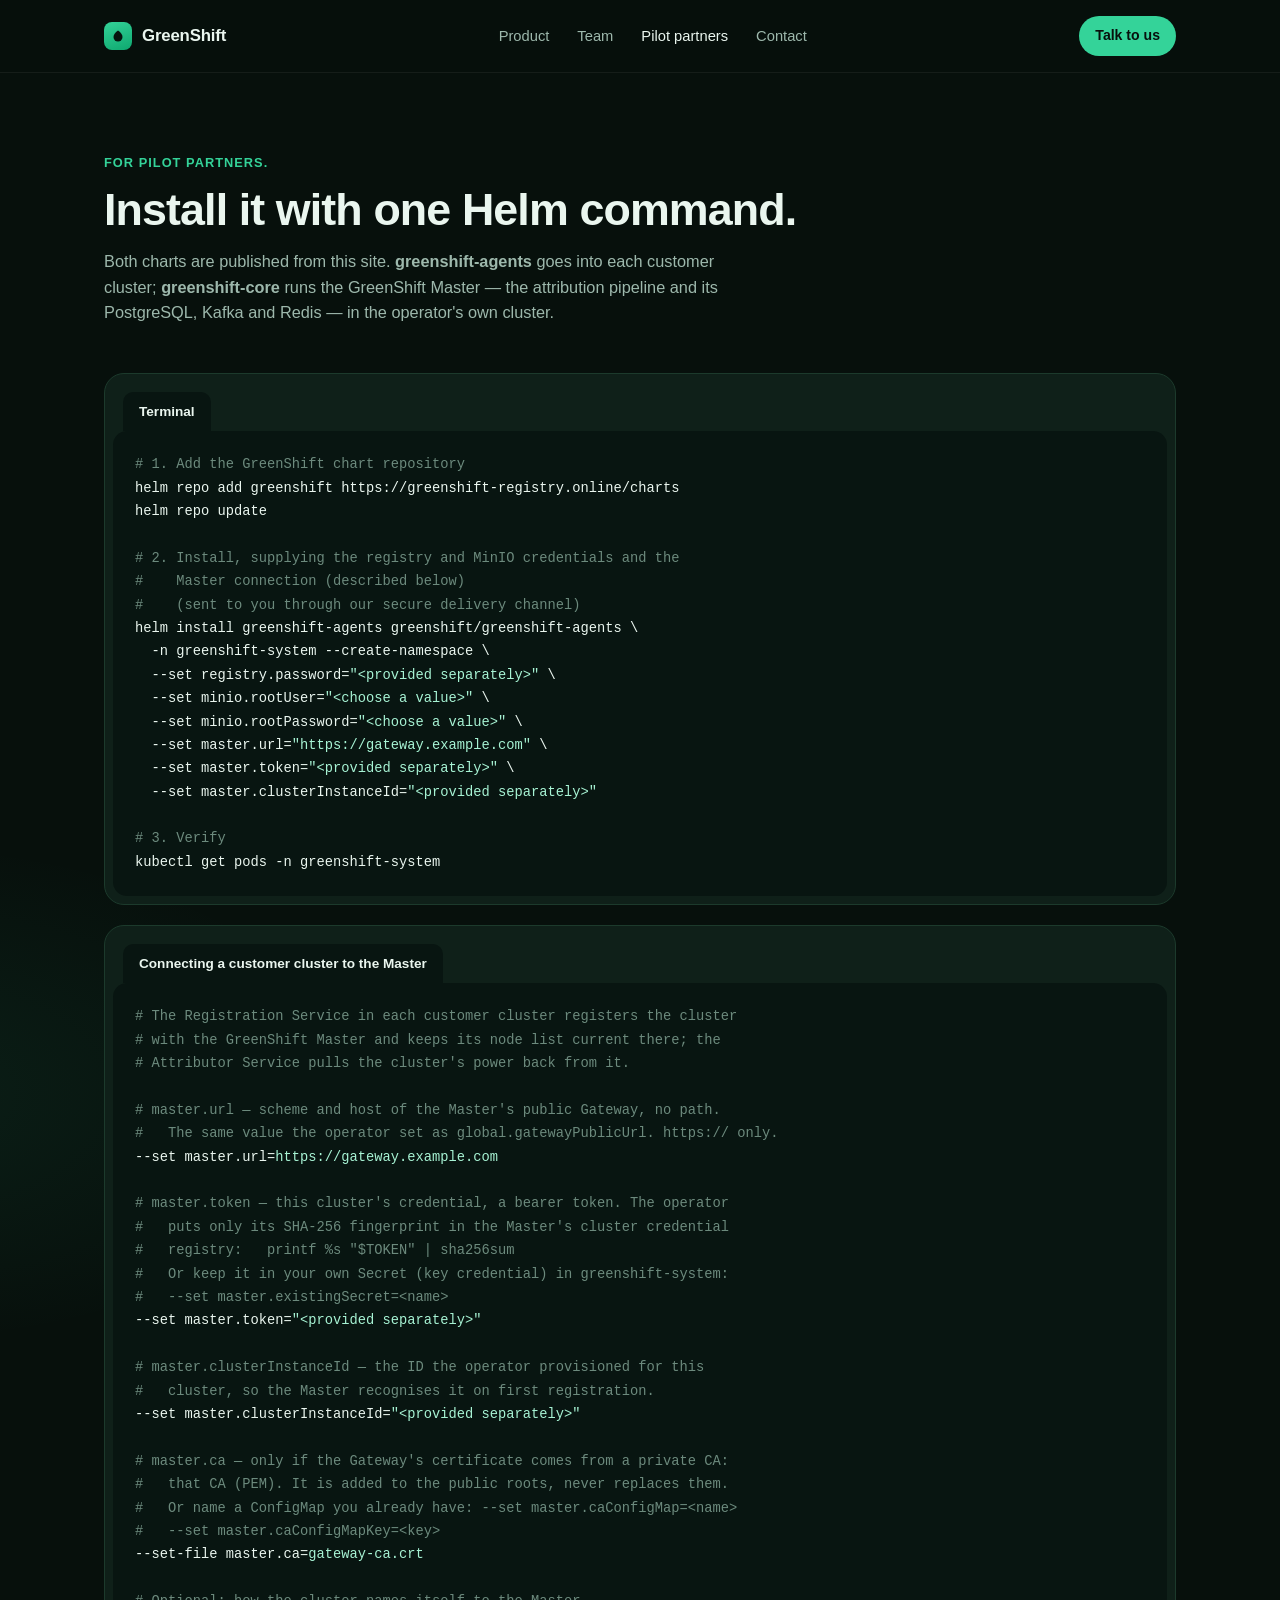
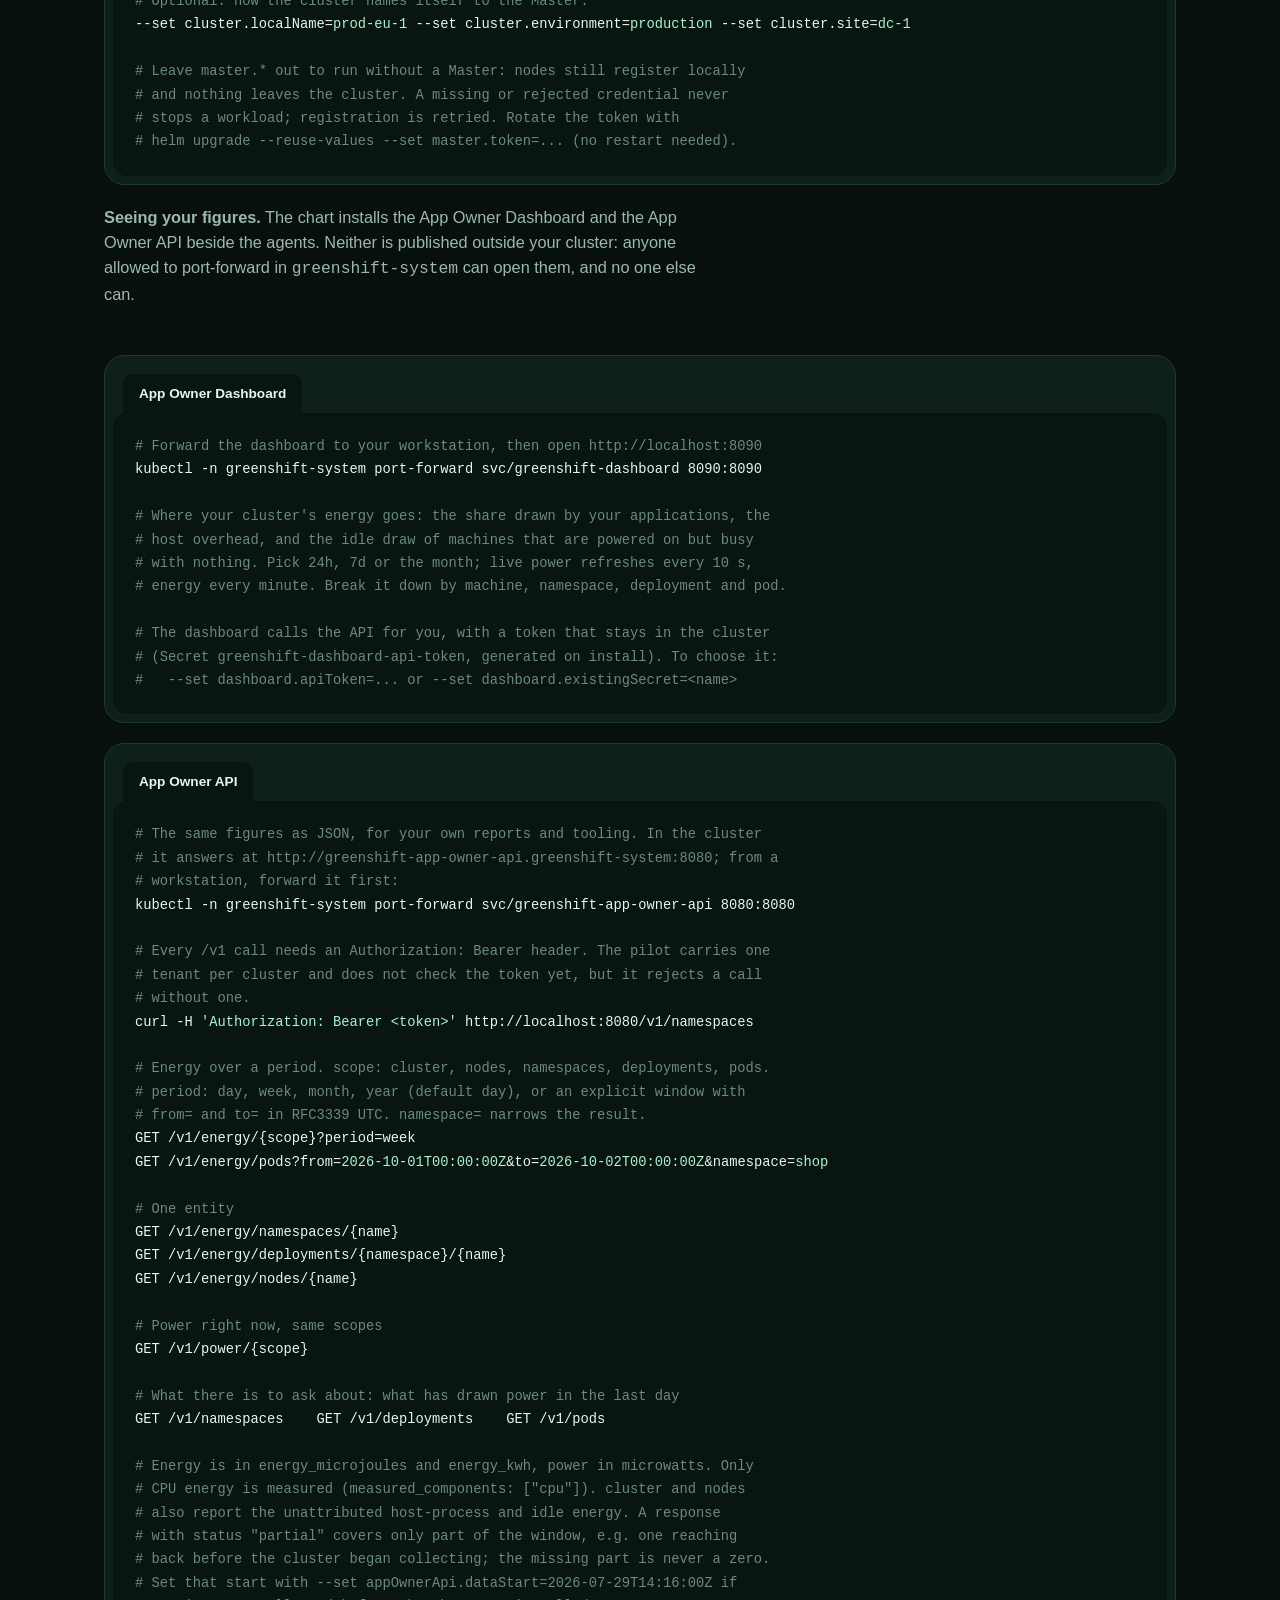
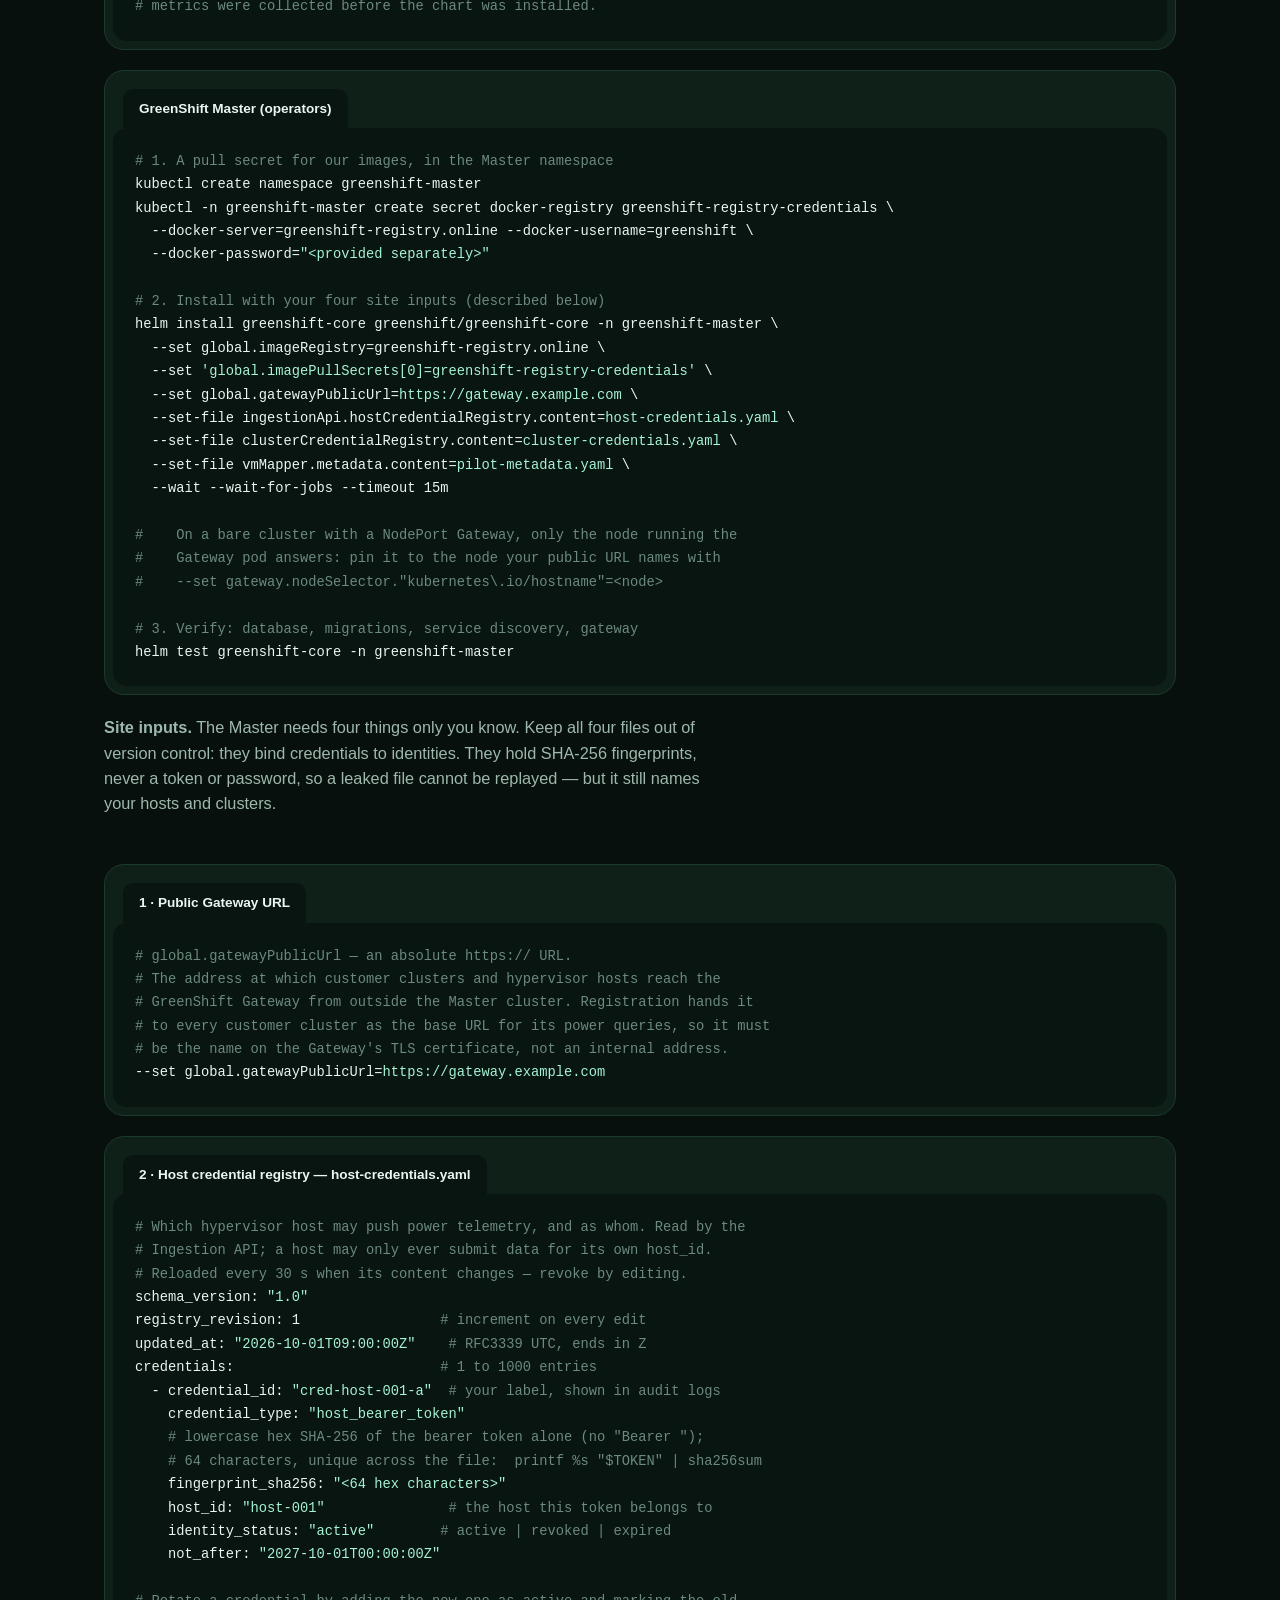
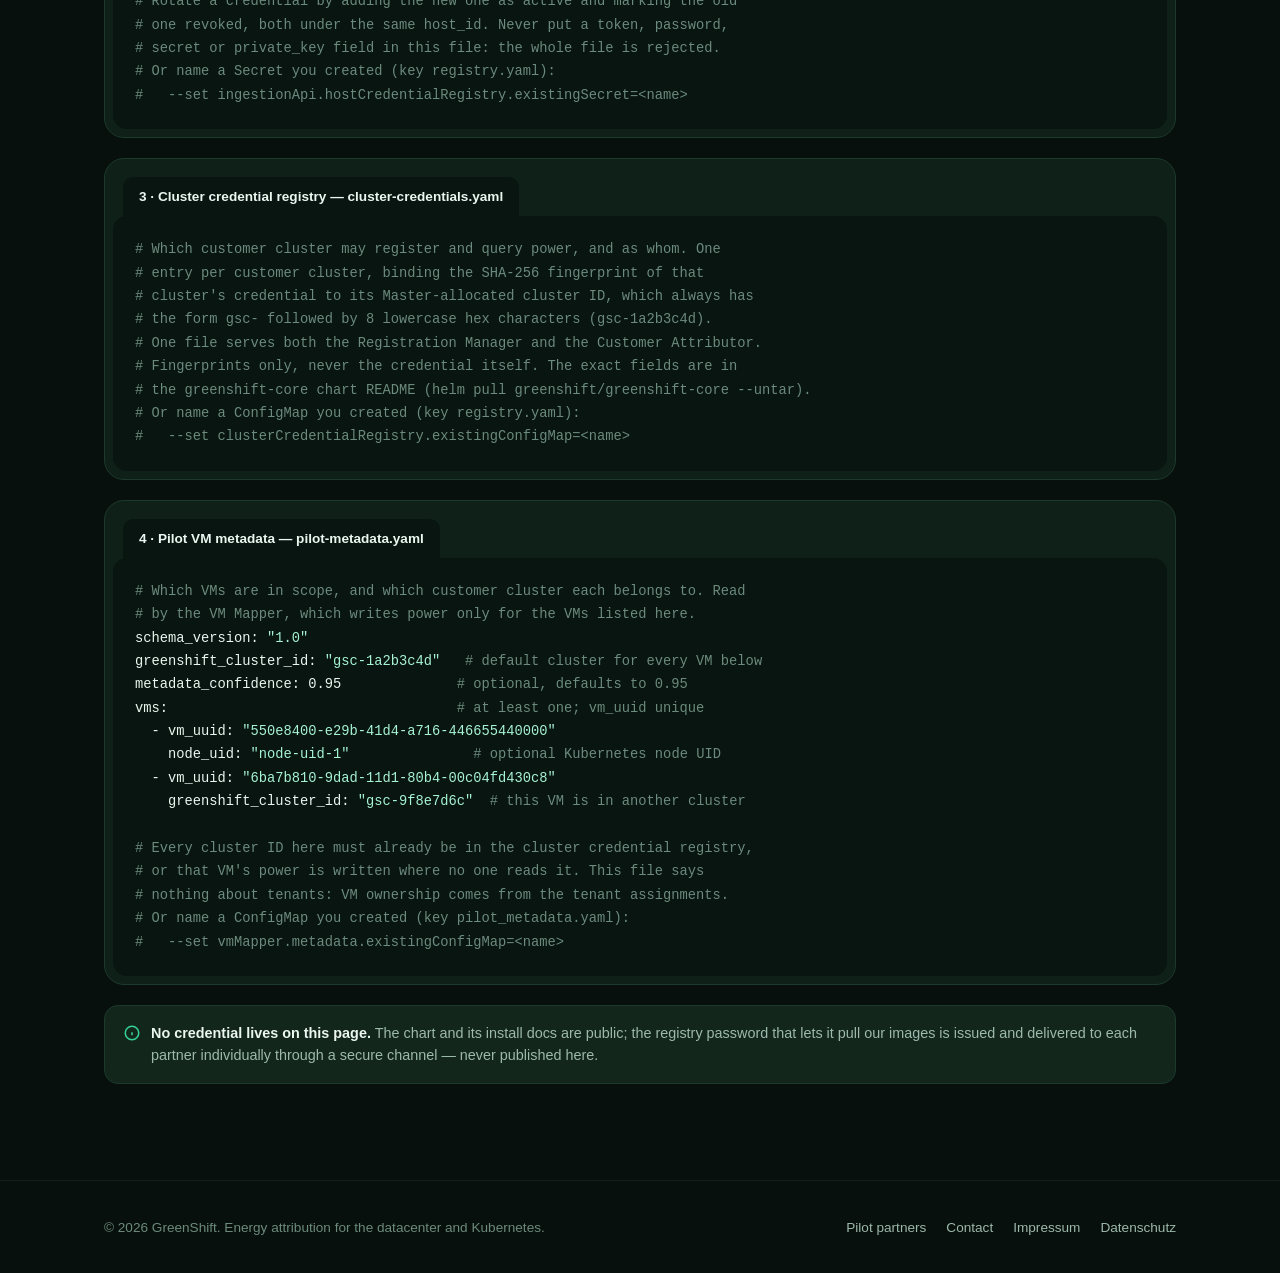
==== pilot-partners.html @ b602002b "Publish the GreenShift promo site (greenshift-pilot d4c1b62)" ====
<!doctype html>
<html lang="en">
<head>
<meta charset="utf-8">
<meta name="viewport" content="width=device-width, initial-scale=1">
<title>Pilot partners — GreenShift</title>
<meta name="description" content="Install GreenShift with Helm: the greenshift-agents chart for customer clusters and the greenshift-core chart for the GreenShift Master, then read your figures through the App Owner Dashboard and API.">
<link rel="icon" href="data:image/svg+xml,%3Csvg xmlns='http://www.w3.org/2000/svg' viewBox='0 0 32 32'%3E%3Crect width='32' height='32' rx='8' fill='%23081410'/%3E%3Cpath d='M16 5c6 4 9 8.5 9 13a9 9 0 1 1-18 0c0-4.5 3-9 9-13Z' fill='%2334d399'/%3E%3C/svg%3E">
<link rel="stylesheet" href="/site.css">
</head>
<body>

<header class="nav" lang="en">
  <div class="nav-inner">
    <a class="brand" href="/">
      <span class="brand-mark">
        <svg viewBox="0 0 32 32" fill="none" aria-hidden="true"><path d="M16 5c6 4 9 8.5 9 13a9 9 0 1 1-18 0c0-4.5 3-9 9-13Z" fill="#06140e"/></svg>
      </span>
      GreenShift
    </a>
    <nav class="nav-links" aria-label="Main">
      <a href="/product">Product</a>
      <a href="/team">Team</a>
      <a href="/pilot-partners" aria-current="page">Pilot partners</a>
      <a href="/contact">Contact</a>
    </nav>
    <a class="nav-cta" href="/contact">Talk to us</a>
  </div>
</header>

<main>
  <section id="install" class="page-top">
    <div class="wrap">
      <div class="kicker">For pilot partners.</div>
      <h1>Install it with one Helm command.</h1>
      <p class="section-lead">
        Both charts are published from this site. <strong>greenshift-agents</strong>
        goes into each customer cluster; <strong>greenshift-core</strong> runs the
        GreenShift Master &mdash; the attribution pipeline and its PostgreSQL,
        Kafka and Redis &mdash; in the operator's own cluster.
      </p>

      <div class="install-panel">
        <div class="install-tabs">
          <span class="install-tab active">Terminal</span>
        </div>
        <pre class="code"><span class="c"># 1. Add the GreenShift chart repository</span>
helm repo add greenshift https://greenshift-registry.online/charts
helm repo update

<span class="c"># 2. Install, supplying the registry and MinIO credentials and the</span>
<span class="c">#    Master connection (described below)</span>
<span class="c">#    (sent to you through our secure delivery channel)</span>
helm install greenshift-agents greenshift/greenshift-agents \
  -n greenshift-system --create-namespace \
  --set registry.password=<span class="s">"&lt;provided separately&gt;"</span> \
  --set minio.rootUser=<span class="s">"&lt;choose a value&gt;"</span> \
  --set minio.rootPassword=<span class="s">"&lt;choose a value&gt;"</span> \
  --set master.url=<span class="s">"https://gateway.example.com"</span> \
  --set master.token=<span class="s">"&lt;provided separately&gt;"</span> \
  --set master.clusterInstanceId=<span class="s">"&lt;provided separately&gt;"</span>

<span class="c"># 3. Verify</span>
kubectl get pods -n greenshift-system</pre>
      </div>

      <div class="install-panel">
        <div class="install-tabs">
          <span class="install-tab active">Connecting a customer cluster to the Master</span>
        </div>
        <pre class="code"><span class="c"># The Registration Service in each customer cluster registers the cluster</span>
<span class="c"># with the GreenShift Master and keeps its node list current there; the</span>
<span class="c"># Attributor Service pulls the cluster's power back from it.</span>

<span class="c"># master.url &mdash; scheme and host of the Master's public Gateway, no path.</span>
<span class="c">#   The same value the operator set as global.gatewayPublicUrl. https:// only.</span>
--set master.url=<span class="s">https://gateway.example.com</span>

<span class="c"># master.token &mdash; this cluster's credential, a bearer token. The operator</span>
<span class="c">#   puts only its SHA-256 fingerprint in the Master's cluster credential</span>
<span class="c">#   registry:   printf %s "$TOKEN" | sha256sum</span>
<span class="c">#   Or keep it in your own Secret (key credential) in greenshift-system:</span>
<span class="c">#   --set master.existingSecret=&lt;name&gt;</span>
--set master.token=<span class="s">"&lt;provided separately&gt;"</span>

<span class="c"># master.clusterInstanceId &mdash; the ID the operator provisioned for this</span>
<span class="c">#   cluster, so the Master recognises it on first registration.</span>
--set master.clusterInstanceId=<span class="s">"&lt;provided separately&gt;"</span>

<span class="c"># master.ca &mdash; only if the Gateway's certificate comes from a private CA:</span>
<span class="c">#   that CA (PEM). It is added to the public roots, never replaces them.</span>
<span class="c">#   Or name a ConfigMap you already have: --set master.caConfigMap=&lt;name&gt;</span>
<span class="c">#   --set master.caConfigMapKey=&lt;key&gt;</span>
--set-file master.ca=<span class="s">gateway-ca.crt</span>

<span class="c"># Optional: how the cluster names itself to the Master.</span>
--set cluster.localName=<span class="s">prod-eu-1</span> --set cluster.environment=<span class="s">production</span> --set cluster.site=<span class="s">dc-1</span>

<span class="c"># Leave master.* out to run without a Master: nodes still register locally</span>
<span class="c"># and nothing leaves the cluster. A missing or rejected credential never</span>
<span class="c"># stops a workload; registration is retried. Rotate the token with</span>
<span class="c"># helm upgrade --reuse-values --set master.token=... (no restart needed).</span></pre>
      </div>

      <p class="section-lead">
        <strong>Seeing your figures.</strong> The chart installs the App Owner
        Dashboard and the App Owner API beside the agents. Neither is published
        outside your cluster: anyone allowed to port-forward in
        <code>greenshift-system</code> can open them, and no one else can.
      </p>

      <div class="install-panel">
        <div class="install-tabs">
          <span class="install-tab active">App Owner Dashboard</span>
        </div>
        <pre class="code"><span class="c"># Forward the dashboard to your workstation, then open http://localhost:8090</span>
kubectl -n greenshift-system port-forward svc/greenshift-dashboard 8090:8090

<span class="c"># Where your cluster's energy goes: the share drawn by your applications, the</span>
<span class="c"># host overhead, and the idle draw of machines that are powered on but busy</span>
<span class="c"># with nothing. Pick 24h, 7d or the month; live power refreshes every 10 s,</span>
<span class="c"># energy every minute. Break it down by machine, namespace, deployment and pod.</span>

<span class="c"># The dashboard calls the API for you, with a token that stays in the cluster</span>
<span class="c"># (Secret greenshift-dashboard-api-token, generated on install). To choose it:</span>
<span class="c">#   --set dashboard.apiToken=... or --set dashboard.existingSecret=&lt;name&gt;</span></pre>
      </div>

      <div class="install-panel">
        <div class="install-tabs">
          <span class="install-tab active">App Owner API</span>
        </div>
        <pre class="code"><span class="c"># The same figures as JSON, for your own reports and tooling. In the cluster</span>
<span class="c"># it answers at http://greenshift-app-owner-api.greenshift-system:8080; from a</span>
<span class="c"># workstation, forward it first:</span>
kubectl -n greenshift-system port-forward svc/greenshift-app-owner-api 8080:8080

<span class="c"># Every /v1 call needs an Authorization: Bearer header. The pilot carries one</span>
<span class="c"># tenant per cluster and does not check the token yet, but it rejects a call</span>
<span class="c"># without one.</span>
curl -H <span class="s">'Authorization: Bearer &lt;token&gt;'</span> http://localhost:8080/v1/namespaces

<span class="c"># Energy over a period. scope: cluster, nodes, namespaces, deployments, pods.</span>
<span class="c"># period: day, week, month, year (default day), or an explicit window with</span>
<span class="c"># from= and to= in RFC3339 UTC. namespace= narrows the result.</span>
GET /v1/energy/{scope}?period=week
GET /v1/energy/pods?from=<span class="s">2026-10-01T00:00:00Z</span>&amp;to=<span class="s">2026-10-02T00:00:00Z</span>&amp;namespace=<span class="s">shop</span>

<span class="c"># One entity</span>
GET /v1/energy/namespaces/{name}
GET /v1/energy/deployments/{namespace}/{name}
GET /v1/energy/nodes/{name}

<span class="c"># Power right now, same scopes</span>
GET /v1/power/{scope}

<span class="c"># What there is to ask about: what has drawn power in the last day</span>
GET /v1/namespaces    GET /v1/deployments    GET /v1/pods

<span class="c"># Energy is in energy_microjoules and energy_kwh, power in microwatts. Only</span>
<span class="c"># CPU energy is measured (measured_components: ["cpu"]). cluster and nodes</span>
<span class="c"># also report the unattributed host-process and idle energy. A response</span>
<span class="c"># with status "partial" covers only part of the window, e.g. one reaching</span>
<span class="c"># back before the cluster began collecting; the missing part is never a zero.</span>
<span class="c"># Set that start with --set appOwnerApi.dataStart=2026-07-29T14:16:00Z if</span>
<span class="c"># metrics were collected before the chart was installed.</span></pre>
      </div>

      <div class="install-panel">
        <div class="install-tabs">
          <span class="install-tab active">GreenShift Master (operators)</span>
        </div>
        <pre class="code"><span class="c"># 1. A pull secret for our images, in the Master namespace</span>
kubectl create namespace greenshift-master
kubectl -n greenshift-master create secret docker-registry greenshift-registry-credentials \
  --docker-server=greenshift-registry.online --docker-username=greenshift \
  --docker-password=<span class="s">"&lt;provided separately&gt;"</span>

<span class="c"># 2. Install with your four site inputs (described below)</span>
helm install greenshift-core greenshift/greenshift-core -n greenshift-master \
  --set global.imageRegistry=greenshift-registry.online \
  --set <span class="s">'global.imagePullSecrets[0]=greenshift-registry-credentials'</span> \
  --set global.gatewayPublicUrl=<span class="s">https://gateway.example.com</span> \
  --set-file ingestionApi.hostCredentialRegistry.content=<span class="s">host-credentials.yaml</span> \
  --set-file clusterCredentialRegistry.content=<span class="s">cluster-credentials.yaml</span> \
  --set-file vmMapper.metadata.content=<span class="s">pilot-metadata.yaml</span> \
  --wait --wait-for-jobs --timeout 15m

<span class="c">#    On a bare cluster with a NodePort Gateway, only the node running the</span>
<span class="c">#    Gateway pod answers: pin it to the node your public URL names with</span>
<span class="c">#    --set gateway.nodeSelector."kubernetes\.io/hostname"=&lt;node&gt;</span>

<span class="c"># 3. Verify: database, migrations, service discovery, gateway</span>
helm test greenshift-core -n greenshift-master</pre>
      </div>

      <p class="section-lead">
        <strong>Site inputs.</strong> The Master needs four things only you know.
        Keep all four files out of version control: they bind credentials to
        identities. They hold SHA-256 fingerprints, never a token or password,
        so a leaked file cannot be replayed &mdash; but it still names your hosts
        and clusters.
      </p>

      <div class="install-panel">
        <div class="install-tabs">
          <span class="install-tab active">1 &middot; Public Gateway URL</span>
        </div>
        <pre class="code"><span class="c"># global.gatewayPublicUrl &mdash; an absolute https:// URL.</span>
<span class="c"># The address at which customer clusters and hypervisor hosts reach the</span>
<span class="c"># GreenShift Gateway from outside the Master cluster. Registration hands it</span>
<span class="c"># to every customer cluster as the base URL for its power queries, so it must</span>
<span class="c"># be the name on the Gateway's TLS certificate, not an internal address.</span>
--set global.gatewayPublicUrl=<span class="s">https://gateway.example.com</span></pre>
      </div>

      <div class="install-panel">
        <div class="install-tabs">
          <span class="install-tab active">2 &middot; Host credential registry &mdash; host-credentials.yaml</span>
        </div>
        <pre class="code"><span class="c"># Which hypervisor host may push power telemetry, and as whom. Read by the</span>
<span class="c"># Ingestion API; a host may only ever submit data for its own host_id.</span>
<span class="c"># Reloaded every 30 s when its content changes &mdash; revoke by editing.</span>
schema_version: <span class="s">"1.0"</span>
registry_revision: 1                 <span class="c"># increment on every edit</span>
updated_at: <span class="s">"2026-10-01T09:00:00Z"</span>    <span class="c"># RFC3339 UTC, ends in Z</span>
credentials:                         <span class="c"># 1 to 1000 entries</span>
  - credential_id: <span class="s">"cred-host-001-a"</span>  <span class="c"># your label, shown in audit logs</span>
    credential_type: <span class="s">"host_bearer_token"</span>
    <span class="c"># lowercase hex SHA-256 of the bearer token alone (no "Bearer ");</span>
    <span class="c"># 64 characters, unique across the file:  printf %s "$TOKEN" | sha256sum</span>
    fingerprint_sha256: <span class="s">"&lt;64 hex characters&gt;"</span>
    host_id: <span class="s">"host-001"</span>               <span class="c"># the host this token belongs to</span>
    identity_status: <span class="s">"active"</span>        <span class="c"># active | revoked | expired</span>
    not_after: <span class="s">"2027-10-01T00:00:00Z"</span>

<span class="c"># Rotate a credential by adding the new one as active and marking the old</span>
<span class="c"># one revoked, both under the same host_id. Never put a token, password,</span>
<span class="c"># secret or private_key field in this file: the whole file is rejected.</span>
<span class="c"># Or name a Secret you created (key registry.yaml):</span>
<span class="c">#   --set ingestionApi.hostCredentialRegistry.existingSecret=&lt;name&gt;</span></pre>
      </div>

      <div class="install-panel">
        <div class="install-tabs">
          <span class="install-tab active">3 &middot; Cluster credential registry &mdash; cluster-credentials.yaml</span>
        </div>
        <pre class="code"><span class="c"># Which customer cluster may register and query power, and as whom. One</span>
<span class="c"># entry per customer cluster, binding the SHA-256 fingerprint of that</span>
<span class="c"># cluster's credential to its Master-allocated cluster ID, which always has</span>
<span class="c"># the form gsc- followed by 8 lowercase hex characters (gsc-1a2b3c4d).</span>
<span class="c"># One file serves both the Registration Manager and the Customer Attributor.</span>
<span class="c"># Fingerprints only, never the credential itself. The exact fields are in</span>
<span class="c"># the greenshift-core chart README (helm pull greenshift/greenshift-core --untar).</span>
<span class="c"># Or name a ConfigMap you created (key registry.yaml):</span>
<span class="c">#   --set clusterCredentialRegistry.existingConfigMap=&lt;name&gt;</span></pre>
      </div>

      <div class="install-panel">
        <div class="install-tabs">
          <span class="install-tab active">4 &middot; Pilot VM metadata &mdash; pilot-metadata.yaml</span>
        </div>
        <pre class="code"><span class="c"># Which VMs are in scope, and which customer cluster each belongs to. Read</span>
<span class="c"># by the VM Mapper, which writes power only for the VMs listed here.</span>
schema_version: <span class="s">"1.0"</span>
greenshift_cluster_id: <span class="s">"gsc-1a2b3c4d"</span>   <span class="c"># default cluster for every VM below</span>
metadata_confidence: 0.95              <span class="c"># optional, defaults to 0.95</span>
vms:                                   <span class="c"># at least one; vm_uuid unique</span>
  - vm_uuid: <span class="s">"550e8400-e29b-41d4-a716-446655440000"</span>
    node_uid: <span class="s">"node-uid-1"</span>               <span class="c"># optional Kubernetes node UID</span>
  - vm_uuid: <span class="s">"6ba7b810-9dad-11d1-80b4-00c04fd430c8"</span>
    greenshift_cluster_id: <span class="s">"gsc-9f8e7d6c"</span>  <span class="c"># this VM is in another cluster</span>

<span class="c"># Every cluster ID here must already be in the cluster credential registry,</span>
<span class="c"># or that VM's power is written where no one reads it. This file says</span>
<span class="c"># nothing about tenants: VM ownership comes from the tenant assignments.</span>
<span class="c"># Or name a ConfigMap you created (key pilot_metadata.yaml):</span>
<span class="c">#   --set vmMapper.metadata.existingConfigMap=&lt;name&gt;</span></pre>
      </div>

      <div class="install-note">
        <svg width="18" height="18" viewBox="0 0 24 24" fill="none" stroke="currentColor" stroke-width="2"><path d="M12 15v-4M12 8h.01"/><circle cx="12" cy="12" r="9"/></svg>
        <div>
          <strong>No credential lives on this page.</strong> The chart and its
          install docs are public; the registry password that lets it pull
          our images is issued and delivered to each partner individually
          through a secure channel — never published here.
        </div>
      </div>
    </div>
  </section>
</main>

<footer lang="en">
  <div class="wrap">
    <span>© 2026 GreenShift. Energy attribution for the datacenter and Kubernetes.</span>
    <nav class="footer-links" aria-label="Site">
      <a href="/pilot-partners">Pilot partners</a>
      <a href="/contact">Contact</a>
      <a href="/impressum" lang="de">Impressum</a>
      <a href="/datenschutz" lang="de">Datenschutz</a>
    </nav>
  </div>
</footer>

</body>
</html>
---- site.css ----
:root{
  --bg:#07100c;
  --bg-soft:#0c1a14;
  --panel:#0f2019;
  --panel-border:#1c3a2c;
  --text:#eaf6ef;
  --text-dim:#9db8ac;
  --text-faint:#6c8a7d;
  --accent:#34d399;
  --accent-soft:#a7f3d4;
  --accent-dim:#12261c;
  --code-bg:#081511;
  --radius:16px;
  --maxw:1120px;
  font-size:16px;
}
*{box-sizing:border-box;}
html{scroll-behavior:smooth;background:var(--bg);}
body{
  margin:0;
  background:
    radial-gradient(1100px 520px at 82% -8%, rgba(52,211,153,.16), transparent 60%),
    radial-gradient(900px 460px at -10% 18%, rgba(52,211,153,.08), transparent 55%),
    var(--bg);
  color:var(--text);
  font-family:-apple-system,BlinkMacSystemFont,"Segoe UI",Roboto,"Helvetica Neue",Arial,sans-serif;
  line-height:1.55;
  -webkit-font-smoothing:antialiased;
  min-height:100vh;display:flex;flex-direction:column;
}
main{flex:1 0 auto;}
a{color:inherit;}
.wrap{max-width:var(--maxw);margin:0 auto;padding:0 24px;}
section{padding:96px 0;}
section:first-of-type{padding-top:0;}

/* Nav */
header.nav{
  position:sticky;top:0;z-index:50;
  background:rgba(7,16,12,.78);
  backdrop-filter:blur(10px);
  border-bottom:1px solid rgba(255,255,255,.06);
}
.nav-inner{
  max-width:var(--maxw);margin:0 auto;padding:16px 24px;
  display:flex;align-items:center;justify-content:space-between;
}
.brand{display:flex;align-items:center;gap:10px;font-weight:700;font-size:1.05rem;letter-spacing:-0.01em;text-decoration:none;}
.brand-mark{
  width:28px;height:28px;border-radius:8px;
  background:linear-gradient(160deg,var(--accent),#0ea86f);
  display:grid;place-items:center;flex:none;
}
.brand-mark svg{width:16px;height:16px;}
.nav-links{display:flex;gap:28px;font-size:.92rem;color:var(--text-dim);}
.nav-links a{text-decoration:none;transition:color .15s;}
.nav-links a:hover,.nav-links a[aria-current="page"]{color:var(--text);}
.nav-cta{
  font-size:.88rem;font-weight:600;color:#07100c;
  background:var(--accent);padding:9px 16px;border-radius:999px;
  text-decoration:none;white-space:nowrap;
}
.nav-mobile-toggle{display:none;background:none;border:none;color:var(--text);font-size:1.4rem;cursor:pointer;}

/* Hero */
.hero{padding:110px 0 80px;text-align:center;}
.eyebrow{
  display:inline-flex;align-items:center;gap:8px;
  font-size:.8rem;font-weight:600;letter-spacing:.04em;text-transform:uppercase;
  color:var(--accent-soft);background:var(--accent-dim);
  border:1px solid var(--panel-border);
  padding:6px 14px;border-radius:999px;margin-bottom:28px;
}
h1{
  font-size:clamp(2.4rem,5.2vw,3.9rem);
  line-height:1.08;letter-spacing:-0.03em;margin:0 0 22px;
  font-weight:700;
}
h1 .accent{color:var(--accent);}
.hero p.lead{
  max-width:640px;margin:0 auto 40px;
  font-size:1.15rem;color:var(--text-dim);
}
.hero-ctas{display:flex;gap:14px;justify-content:center;flex-wrap:wrap;}
.btn{
  display:inline-flex;align-items:center;gap:8px;
  padding:13px 24px;border-radius:12px;font-weight:600;font-size:.95rem;
  text-decoration:none;transition:transform .15s, box-shadow .15s, background .15s;
  border:1px solid transparent;
}
.btn:hover{transform:translateY(-1px);}
.btn-primary{background:var(--accent);color:#06140e;box-shadow:0 8px 30px -8px rgba(52,211,153,.55);}
.btn-primary:hover{box-shadow:0 12px 34px -6px rgba(52,211,153,.7);}
.btn-ghost{background:rgba(255,255,255,.04);color:var(--text);border-color:var(--panel-border);}
.btn-ghost:hover{background:rgba(255,255,255,.08);}

/* Diagram */
.diagram-wrap{margin-top:64px;}
.diagram-card{
  background:var(--panel);border:1px solid var(--panel-border);
  border-radius:20px;padding:28px 20px;
  box-shadow:0 30px 80px -40px rgba(0,0,0,.6);
}
.diagram-card svg{width:100%;height:auto;display:block;}

/* Section headers */
.kicker{
  font-size:.8rem;font-weight:700;letter-spacing:.08em;text-transform:uppercase;
  color:var(--accent);margin-bottom:12px;
}
h2{font-size:clamp(1.7rem,3vw,2.3rem);letter-spacing:-0.02em;margin:0 0 16px;}
.section-lead{color:var(--text-dim);max-width:620px;font-size:1.02rem;margin-bottom:48px;}

/* Features grid */
.grid{display:grid;grid-template-columns:repeat(auto-fit,minmax(250px,1fr));gap:20px;}
.card{
  background:var(--panel);border:1px solid var(--panel-border);
  border-radius:var(--radius);padding:26px 24px;
}
.card .icon{
  width:38px;height:38px;border-radius:10px;background:var(--accent-dim);
  display:grid;place-items:center;margin-bottom:16px;color:var(--accent);
}
.card h3{font-size:1.05rem;margin:0 0 8px;letter-spacing:-0.01em;}
.card p{margin:0;color:var(--text-dim);font-size:.94rem;}

/* Flow strip */
.flow{display:flex;align-items:center;gap:10px;flex-wrap:wrap;color:var(--text-dim);font-size:.92rem;margin-top:6px;}
.flow .node{
  background:var(--panel);border:1px solid var(--panel-border);border-radius:10px;
  padding:8px 14px;color:var(--text);font-weight:600;font-size:.88rem;
}
.flow .arrow{color:var(--text-faint);}

/* Team */
.team-grid{display:grid;grid-template-columns:repeat(auto-fit,minmax(220px,1fr));gap:20px;}
.person{
  background:var(--panel);border:1px solid var(--panel-border);border-radius:var(--radius);
  padding:22px;display:flex;gap:14px;align-items:flex-start;
}
.avatar{
  width:44px;height:44px;border-radius:50%;flex:none;
  display:grid;place-items:center;font-weight:700;font-size:.9rem;color:#06140e;
}
.person h4{margin:0 0 3px;font-size:.98rem;}
.person .role{color:var(--accent-soft);font-size:.8rem;font-weight:600;margin-bottom:6px;}
.person p{margin:0;color:var(--text-dim);font-size:.85rem;}

/* Install */
.install-panel{
  background:var(--panel);border:1px solid var(--panel-border);border-radius:20px;
  padding:8px;overflow:hidden;
}
.install-tabs{display:flex;gap:4px;padding:10px 10px 0;}
.install-tab{
  padding:9px 16px;font-size:.85rem;border-radius:10px 10px 0 0;color:var(--text-dim);
  background:transparent;border:none;cursor:pointer;font-family:inherit;
}
.install-tab.active{background:var(--code-bg);color:var(--text);font-weight:600;}
pre.code{
  margin:0;background:var(--code-bg);border-radius:14px;padding:22px 22px;
  overflow-x:auto;font-size:.86rem;line-height:1.7;
  font-family:ui-monospace,SFMono-Regular,Menlo,Consolas,monospace;
}
pre.code .c{color:var(--text-faint);}
pre.code .s{color:var(--accent-soft);}
.install-note{
  display:flex;gap:10px;align-items:flex-start;
  background:var(--accent-dim);border:1px solid var(--panel-border);
  border-radius:14px;padding:16px 18px;margin-top:20px;font-size:.9rem;color:var(--text-dim);
}
.install-note svg{flex:none;color:var(--accent);margin-top:2px;}
.install-note strong{color:var(--text);}

/* Contact */
.contact-card{
  background:linear-gradient(155deg, var(--panel), var(--bg-soft));
  border:1px solid var(--panel-border);border-radius:24px;
  padding:48px;display:flex;gap:32px;align-items:center;flex-wrap:wrap;
  justify-content:space-between;
}
.contact-left h2{margin-bottom:10px;}
.contact-left p{color:var(--text-dim);max-width:440px;margin:0;}
.contact-person{display:flex;align-items:center;gap:16px;}
.contact-person .avatar{width:56px;height:56px;font-size:1.1rem;}
.contact-person .name{font-weight:700;font-size:1.05rem;}
.contact-person .title{color:var(--text-dim);font-size:.86rem;margin-bottom:8px;}

footer{border-top:1px solid rgba(255,255,255,.06);padding:36px 0;color:var(--text-faint);font-size:.85rem;}
footer .wrap{display:flex;justify-content:space-between;flex-wrap:wrap;gap:12px;}
.footer-links{display:flex;flex-wrap:wrap;gap:6px 20px;}
.footer-links a{color:var(--text-dim);text-decoration:none;}
.footer-links a:hover{color:var(--text);text-decoration:underline;}

/* Proof points */
.proof{
  list-style:none;margin:56px auto 0;padding:0;max-width:980px;
  display:grid;grid-template-columns:repeat(auto-fit,minmax(240px,1fr));gap:14px;text-align:left;
}
.proof li{
  background:var(--panel);border:1px solid var(--panel-border);border-radius:14px;
  padding:16px 18px 16px 44px;position:relative;font-size:.92rem;color:var(--text-dim);
}
.proof li::before{
  content:"";position:absolute;left:18px;top:21px;width:10px;height:10px;border-radius:50%;
  background:var(--accent);box-shadow:0 0 0 4px var(--accent-dim);
}

/* Inner pages */
section.page-top{padding-top:80px;}
section.hero{padding-top:56px;}
.page-top h1{font-size:clamp(2rem,4vw,2.8rem);letter-spacing:-0.02em;margin:0 0 16px;}
.prose > *{max-width:760px;}
.prose h2{margin-top:0;}
.prose h3{font-size:1.25rem;letter-spacing:-0.01em;margin:40px 0 10px;}
.prose p{color:var(--text-dim);font-size:1.02rem;margin:0 0 16px;}
.prose p strong{color:var(--text);}
.regulatory{
  border-left:3px solid var(--accent);padding:4px 0 4px 16px;margin-top:28px;
}
.text-link{color:var(--accent);font-weight:600;text-decoration:none;}
.text-link:hover{text-decoration:underline;}
.target-note{
  margin:14px 0 0;padding:10px 12px;border-radius:10px;
  border:1px dashed var(--panel-border);background:var(--code-bg);
  font-size:.86rem;color:var(--text-dim);
}
.target-note strong{display:block;color:var(--accent-soft);font-size:.74rem;letter-spacing:.04em;text-transform:uppercase;margin-bottom:2px;}
.card p.target-note{margin-top:14px;font-size:.86rem;}
.install-panel + .install-panel,.install-panel + .section-lead,.section-lead + .install-panel{margin-top:20px;}

/* Team page */
.people{display:grid;grid-template-columns:repeat(auto-fit,minmax(300px,1fr));gap:20px;}
.people .person{flex-direction:column;gap:16px;padding:26px 24px;}
.people .avatar{width:72px;height:72px;font-size:1.3rem;}
.people .person h2{font-size:1.1rem;margin:0 0 4px;letter-spacing:-0.01em;}
.people .person p.role{margin:0 0 10px;}
.people .person p.bio{font-size:.9rem;}

/* Contact form */
.contact-form{display:grid;gap:18px;max-width:640px;margin-top:8px;}
.field{display:grid;gap:6px;}
.field label{font-size:.9rem;font-weight:600;}
.field .opt{color:var(--text-faint);font-weight:400;}
.field input,.field select,.field textarea{
  font:inherit;font-size:.95rem;color:var(--text);
  background:var(--code-bg);border:1px solid var(--panel-border);border-radius:10px;
  padding:11px 13px;width:100%;
}
.field textarea{min-height:160px;resize:vertical;}
.field input:focus,.field select:focus,.field textarea:focus{outline:2px solid var(--accent);outline-offset:1px;}
.contact-form .btn{justify-self:start;cursor:pointer;font-family:inherit;}
.form-note{font-size:.88rem;color:var(--text-dim);margin:0;}
.form-note a{color:var(--accent-soft);}

/* Legal pages */
.legal p{margin:0 0 14px;}
.legal address{font-style:normal;color:var(--text-dim);line-height:1.8;margin-bottom:16px;}
.legal a{color:var(--accent-soft);}

@media (max-width:760px){
  .nav-inner{flex-wrap:wrap;row-gap:10px;padding:12px 16px;}
  .nav-links{order:3;width:100%;gap:18px;overflow-x:auto;font-size:.88rem;}
  .nav-cta{padding:7px 14px;}
  .wrap{padding:0 16px;}
  section{padding:64px 0;}
  .hero{padding:40px 0 56px;}
  section.hero{padding-top:32px;}
  .eyebrow{margin-bottom:18px;}
  .hero p.lead{font-size:1.02rem;margin-bottom:28px;}
  section.page-top{padding-top:48px;}
  .hero h1{font-size:clamp(1.9rem,8.6vw,2.4rem);}
  .contact-card{padding:32px;flex-direction:column;align-items:flex-start;}
}
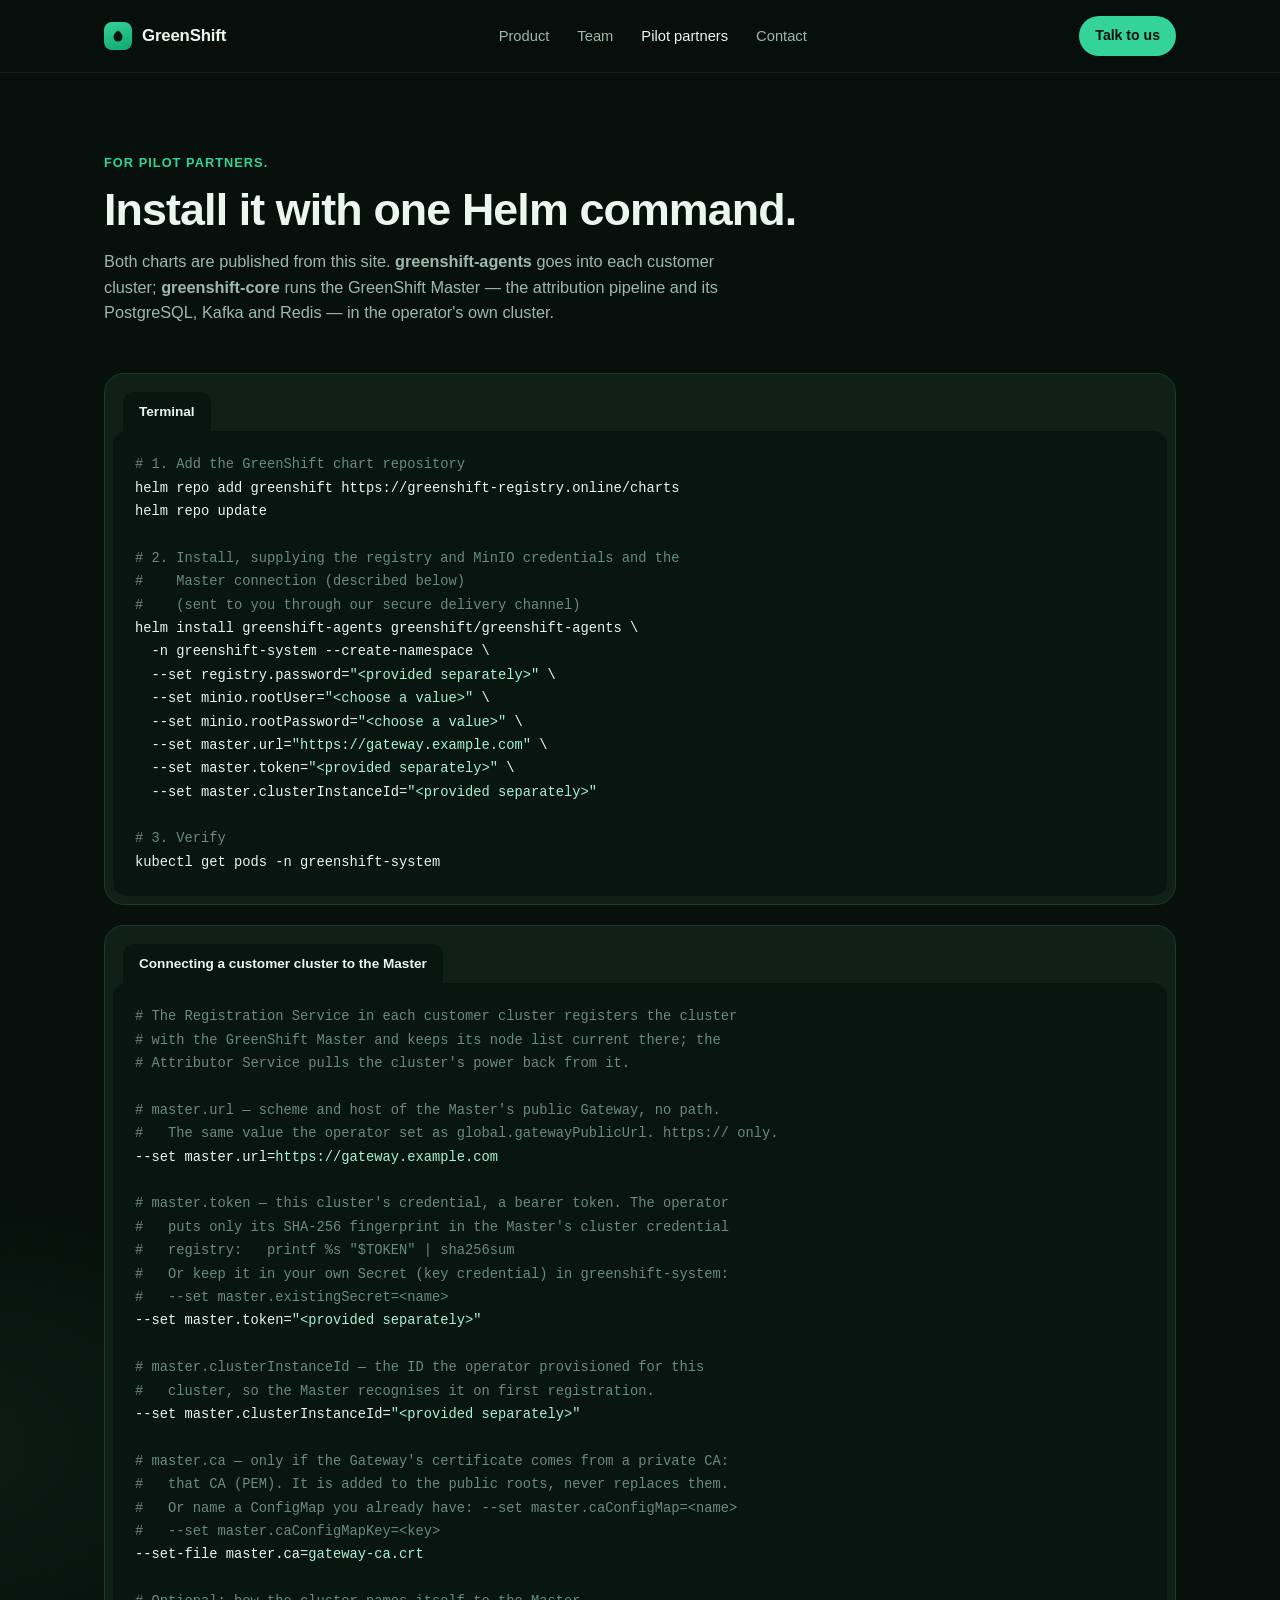
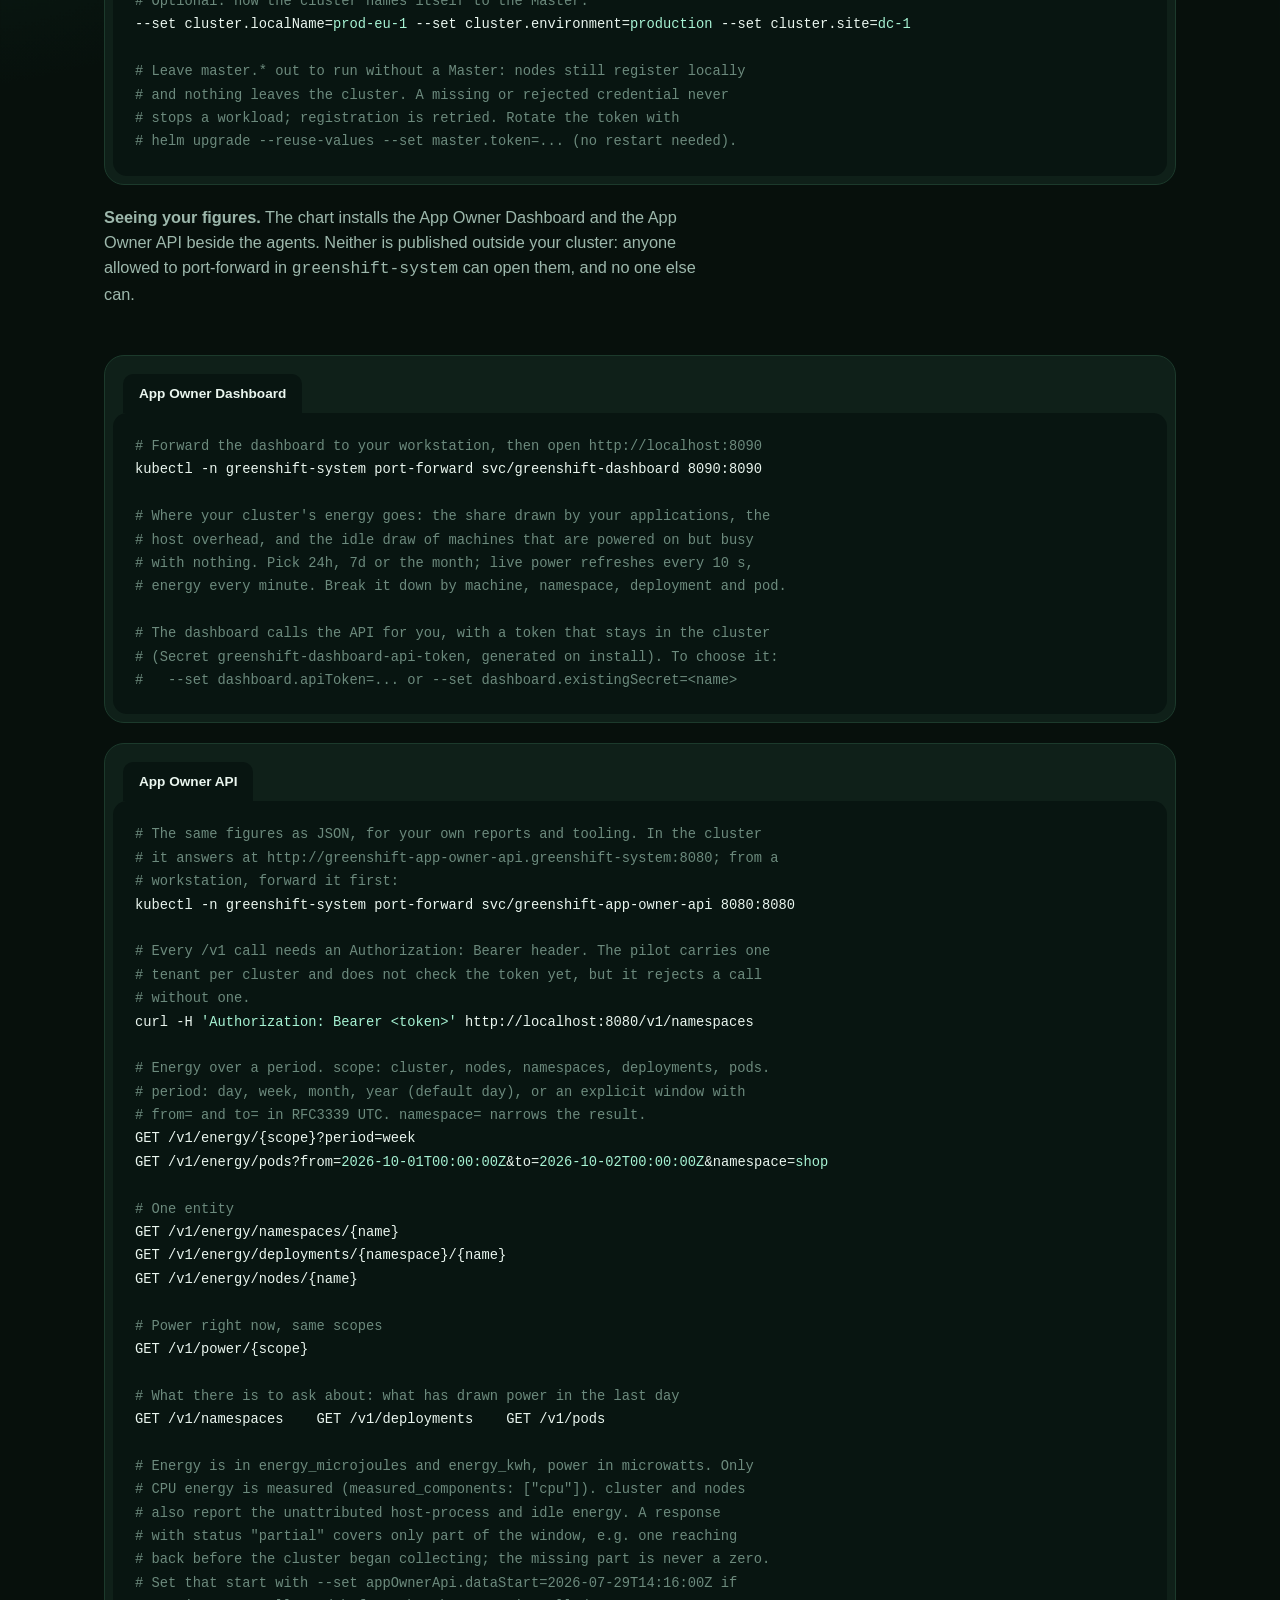
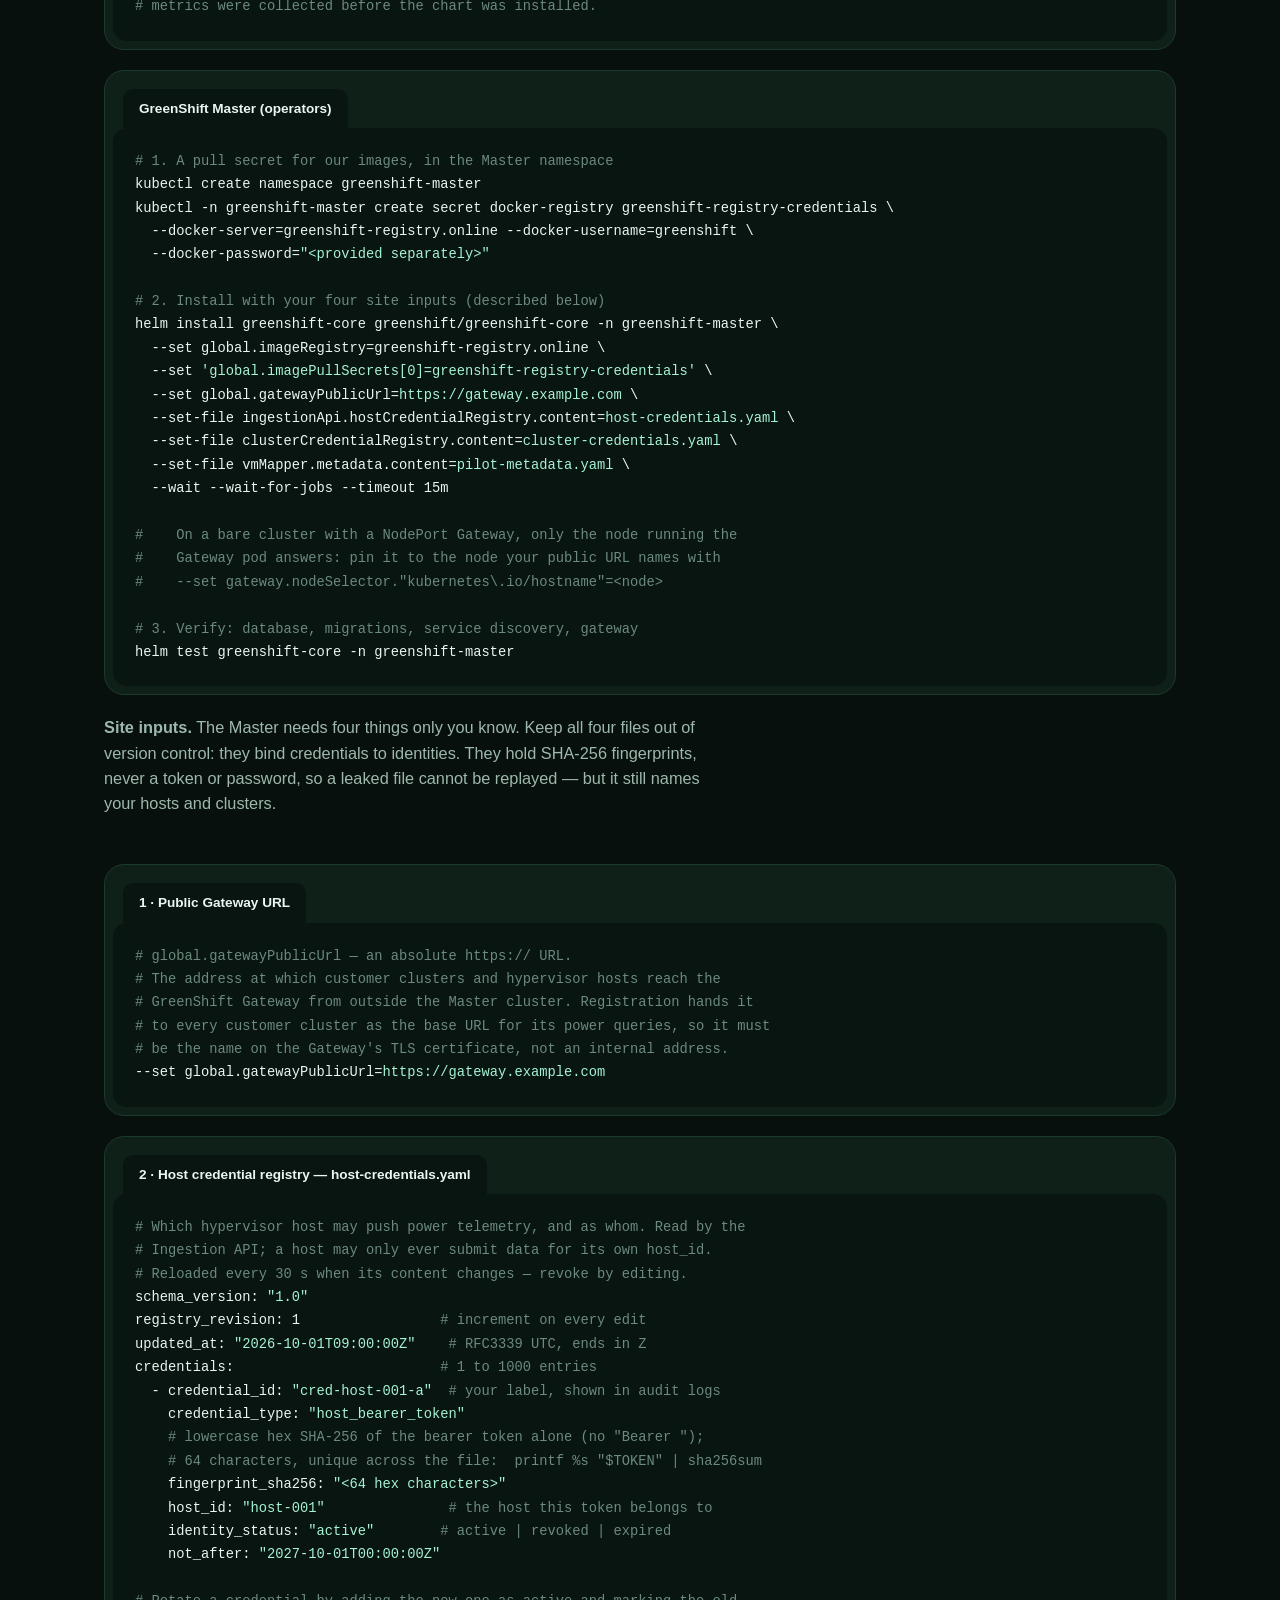
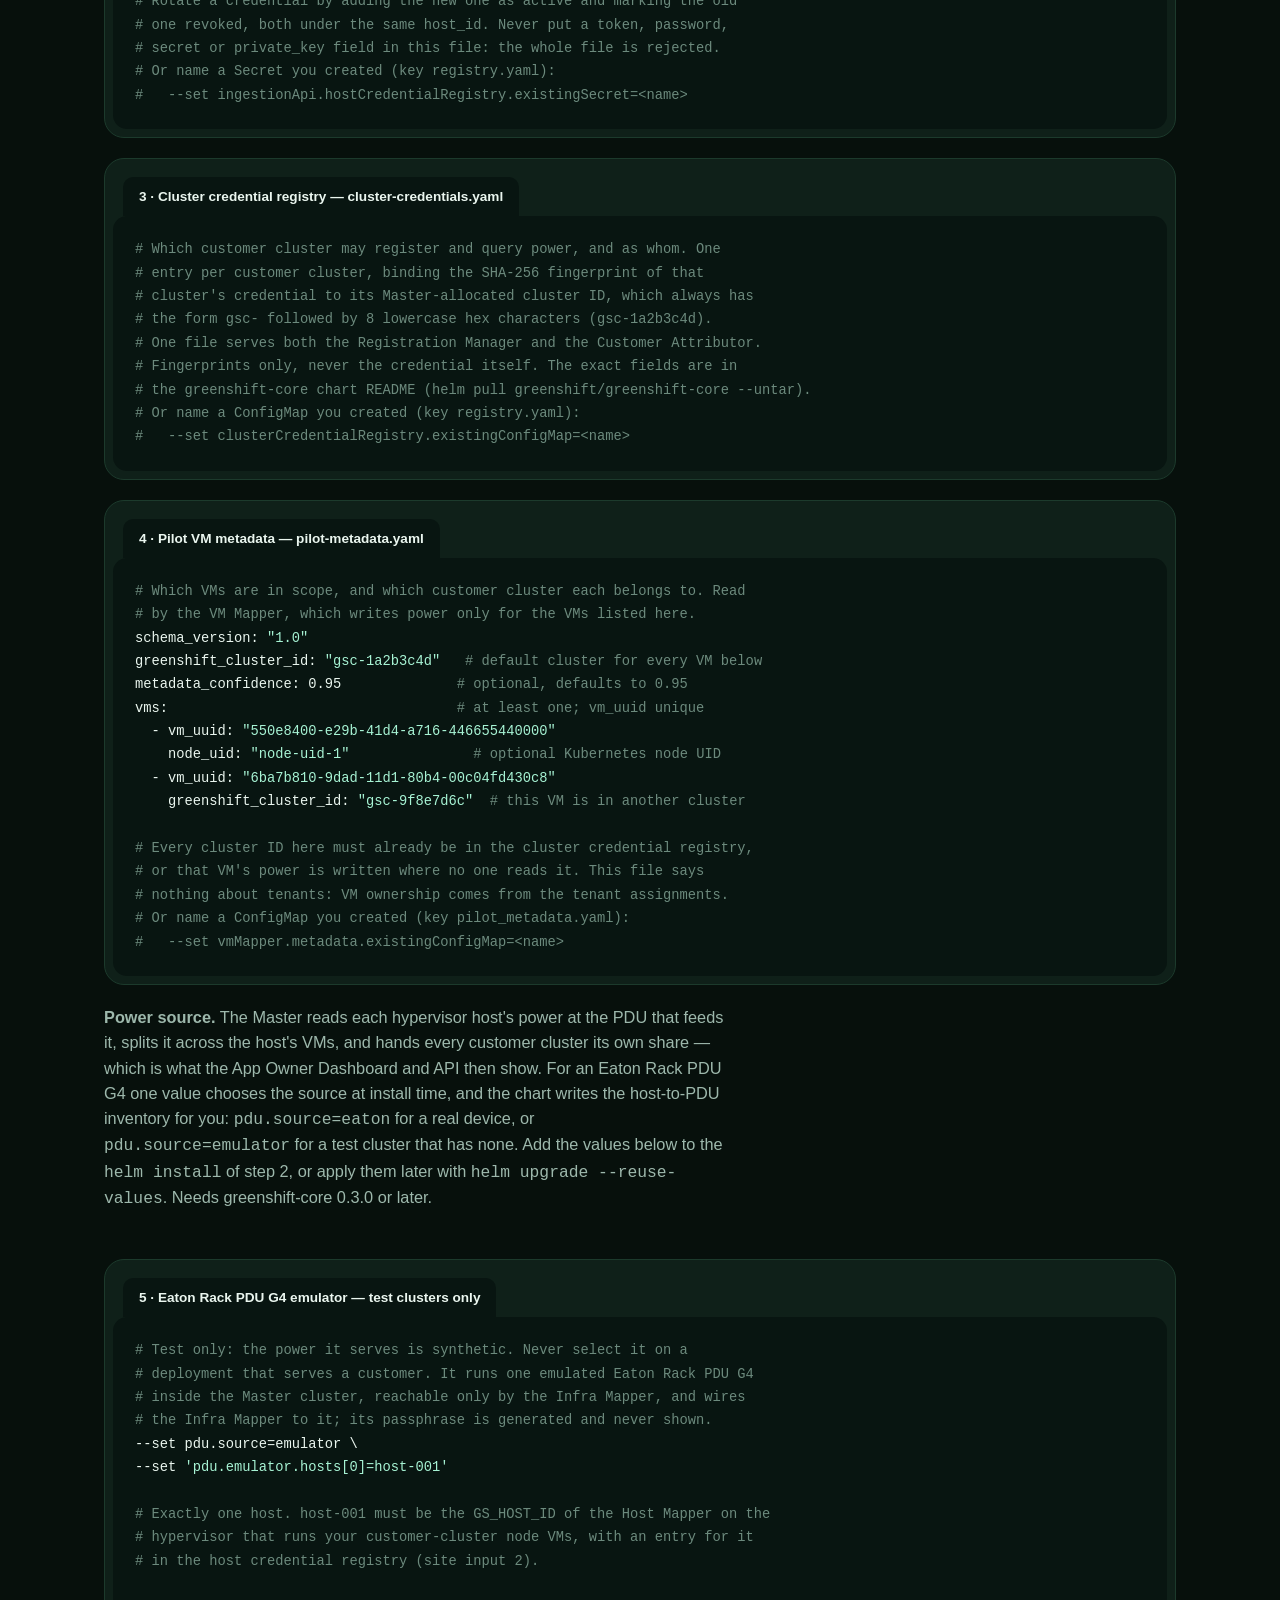
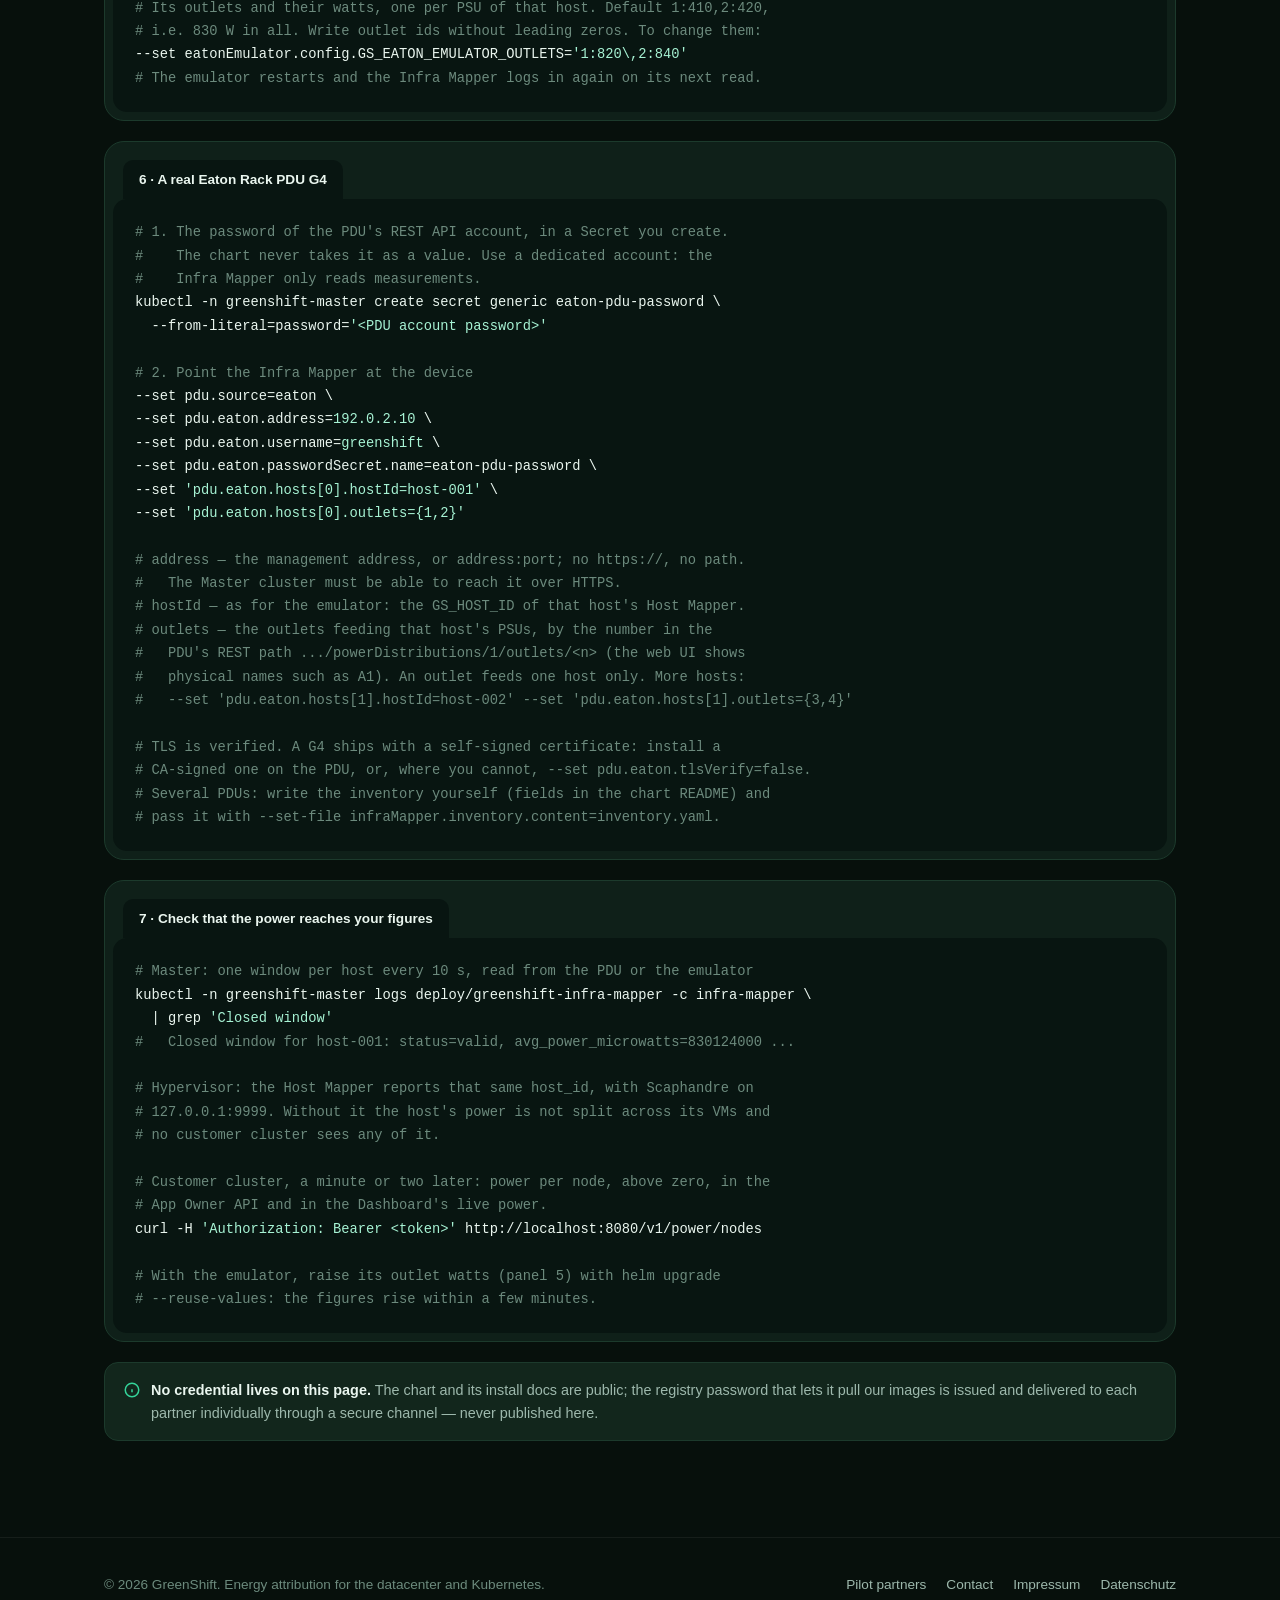
==== commit ffafc6cf: "Publish the promo site from greenshift-pilot 593776ffd7a6" ====
--- a/pilot-partners.html
+++ b/pilot-partners.html
@@ -278,6 +278,93 @@
 <span class="c">#   --set vmMapper.metadata.existingConfigMap=&lt;name&gt;</span></pre>
       </div>
 
+      <p class="section-lead">
+        <strong>Power source.</strong> The Master reads each hypervisor host's
+        power at the PDU that feeds it, splits it across the host's VMs, and
+        hands every customer cluster its own share &mdash; which is what the App
+        Owner Dashboard and API then show. For an Eaton Rack PDU G4 one value
+        chooses the source at install time, and the chart writes the
+        host-to-PDU inventory for you: <code>pdu.source=eaton</code> for a real
+        device, or <code>pdu.source=emulator</code> for a test cluster that has
+        none. Add the values below to the <code>helm install</code> of step 2,
+        or apply them later with <code>helm upgrade --reuse-values</code>.
+        Needs greenshift-core 0.3.0 or later.
+      </p>
+
+      <div class="install-panel">
+        <div class="install-tabs">
+          <span class="install-tab active">5 &middot; Eaton Rack PDU G4 emulator &mdash; test clusters only</span>
+        </div>
+        <pre class="code"><span class="c"># Test only: the power it serves is synthetic. Never select it on a</span>
+<span class="c"># deployment that serves a customer. It runs one emulated Eaton Rack PDU G4</span>
+<span class="c"># inside the Master cluster, reachable only by the Infra Mapper, and wires</span>
+<span class="c"># the Infra Mapper to it; its passphrase is generated and never shown.</span>
+--set pdu.source=emulator \
+--set <span class="s">'pdu.emulator.hosts[0]=host-001'</span>
+
+<span class="c"># Exactly one host. host-001 must be the GS_HOST_ID of the Host Mapper on the</span>
+<span class="c"># hypervisor that runs your customer-cluster node VMs, with an entry for it</span>
+<span class="c"># in the host credential registry (site input 2).</span>
+
+<span class="c"># Its outlets and their watts, one per PSU of that host. Default 1:410,2:420,</span>
+<span class="c"># i.e. 830 W in all. Write outlet ids without leading zeros. To change them:</span>
+--set eatonEmulator.config.GS_EATON_EMULATOR_OUTLETS=<span class="s">'1:820\,2:840'</span>
+<span class="c"># The emulator restarts and the Infra Mapper logs in again on its next read.</span></pre>
+      </div>
+
+      <div class="install-panel">
+        <div class="install-tabs">
+          <span class="install-tab active">6 &middot; A real Eaton Rack PDU G4</span>
+        </div>
+        <pre class="code"><span class="c"># 1. The password of the PDU's REST API account, in a Secret you create.</span>
+<span class="c">#    The chart never takes it as a value. Use a dedicated account: the</span>
+<span class="c">#    Infra Mapper only reads measurements.</span>
+kubectl -n greenshift-master create secret generic eaton-pdu-password \
+  --from-literal=password=<span class="s">'&lt;PDU account password&gt;'</span>
+
+<span class="c"># 2. Point the Infra Mapper at the device</span>
+--set pdu.source=eaton \
+--set pdu.eaton.address=<span class="s">192.0.2.10</span> \
+--set pdu.eaton.username=<span class="s">greenshift</span> \
+--set pdu.eaton.passwordSecret.name=eaton-pdu-password \
+--set <span class="s">'pdu.eaton.hosts[0].hostId=host-001'</span> \
+--set <span class="s">'pdu.eaton.hosts[0].outlets={1,2}'</span>
+
+<span class="c"># address &mdash; the management address, or address:port; no https://, no path.</span>
+<span class="c">#   The Master cluster must be able to reach it over HTTPS.</span>
+<span class="c"># hostId &mdash; as for the emulator: the GS_HOST_ID of that host's Host Mapper.</span>
+<span class="c"># outlets &mdash; the outlets feeding that host's PSUs, by the number in the</span>
+<span class="c">#   PDU's REST path .../powerDistributions/1/outlets/&lt;n&gt; (the web UI shows</span>
+<span class="c">#   physical names such as A1). An outlet feeds one host only. More hosts:</span>
+<span class="c">#   --set 'pdu.eaton.hosts[1].hostId=host-002' --set 'pdu.eaton.hosts[1].outlets={3,4}'</span>
+
+<span class="c"># TLS is verified. A G4 ships with a self-signed certificate: install a</span>
+<span class="c"># CA-signed one on the PDU, or, where you cannot, --set pdu.eaton.tlsVerify=false.</span>
+<span class="c"># Several PDUs: write the inventory yourself (fields in the chart README) and</span>
+<span class="c"># pass it with --set-file infraMapper.inventory.content=inventory.yaml.</span></pre>
+      </div>
+
+      <div class="install-panel">
+        <div class="install-tabs">
+          <span class="install-tab active">7 &middot; Check that the power reaches your figures</span>
+        </div>
+        <pre class="code"><span class="c"># Master: one window per host every 10 s, read from the PDU or the emulator</span>
+kubectl -n greenshift-master logs deploy/greenshift-infra-mapper -c infra-mapper \
+  | grep <span class="s">'Closed window'</span>
+<span class="c">#   Closed window for host-001: status=valid, avg_power_microwatts=830124000 ...</span>
+
+<span class="c"># Hypervisor: the Host Mapper reports that same host_id, with Scaphandre on</span>
+<span class="c"># 127.0.0.1:9999. Without it the host's power is not split across its VMs and</span>
+<span class="c"># no customer cluster sees any of it.</span>
+
+<span class="c"># Customer cluster, a minute or two later: power per node, above zero, in the</span>
+<span class="c"># App Owner API and in the Dashboard's live power.</span>
+curl -H <span class="s">'Authorization: Bearer &lt;token&gt;'</span> http://localhost:8080/v1/power/nodes
+
+<span class="c"># With the emulator, raise its outlet watts (panel 5) with helm upgrade</span>
+<span class="c"># --reuse-values: the figures rise within a few minutes.</span></pre>
+      </div>
+
       <div class="install-note">
         <svg width="18" height="18" viewBox="0 0 24 24" fill="none" stroke="currentColor" stroke-width="2"><path d="M12 15v-4M12 8h.01"/><circle cx="12" cy="12" r="9"/></svg>
         <div>
